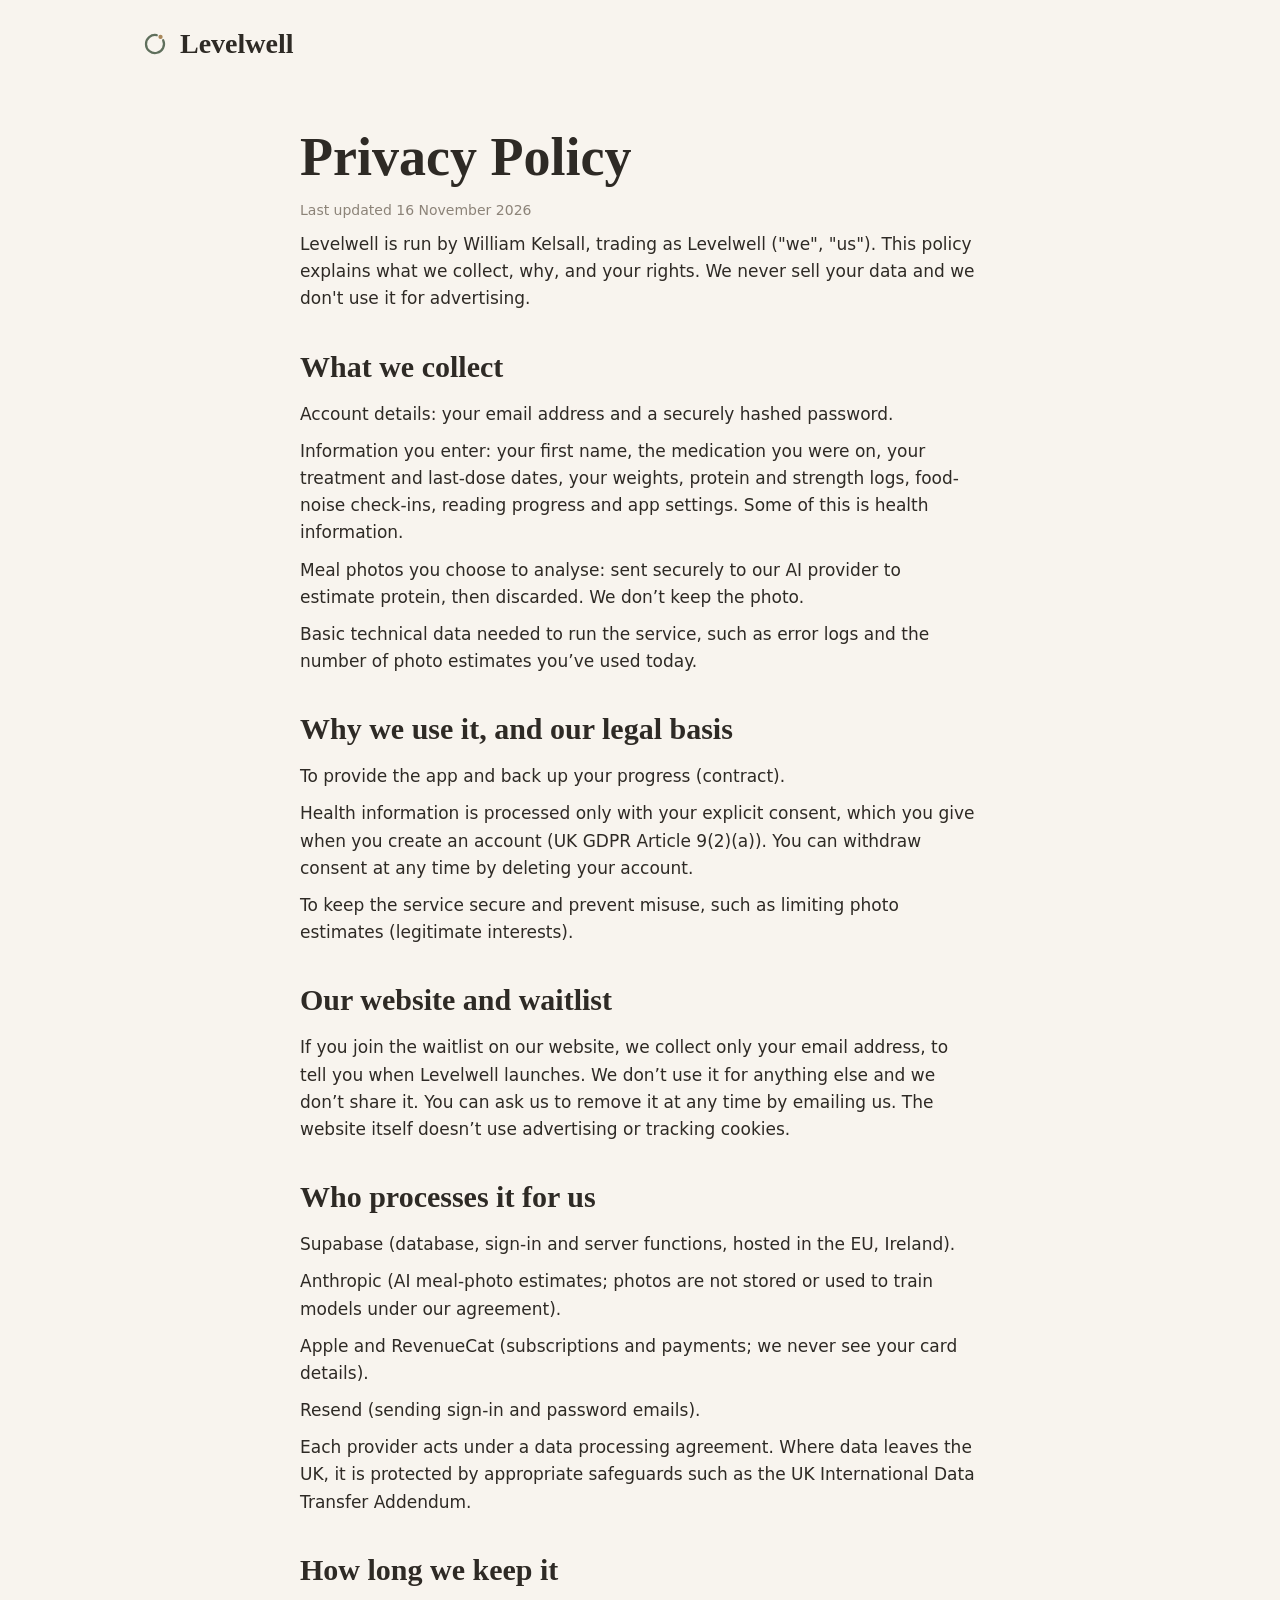
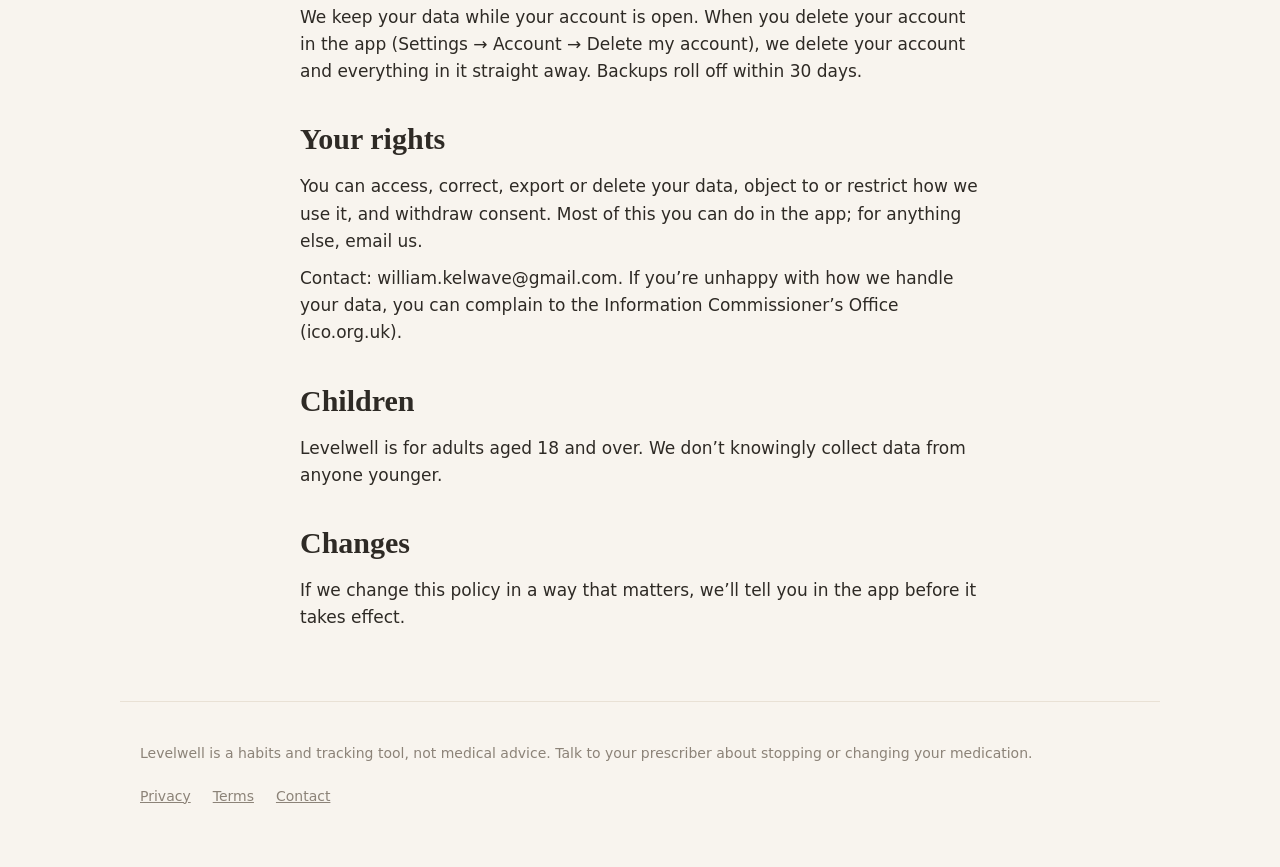
==== privacy.html @ 275b496e "Levelwell website: landing page, privacy policy, terms Co-Authored-By: Claude Sonnet 5.5 <noreply@an" ====
<!doctype html><html lang="en-GB"><head><meta charset="utf-8"><meta http-equiv="Content-Security-Policy" content="default-src 'none'; style-src 'self' https://fonts.googleapis.com; font-src https://fonts.gstatic.com; img-src 'self' data:; script-src 'self'; connect-src https://hlfuvnuicaoxpupukkrh.supabase.co; base-uri 'none'; form-action 'none'"><meta name="referrer" content="no-referrer"><meta name="viewport" content="width=device-width,initial-scale=1"><title>Privacy Policy · Levelwell</title><meta name="description" content="Privacy Policy for Levelwell"><link rel="icon" href="assets/favicon.png"><link rel="preconnect" href="https://fonts.googleapis.com"><link href="https://fonts.googleapis.com/css2?family=Cormorant+Garamond:ital,wght@0,500;0,600;1,500&display=swap" rel="stylesheet"><link rel="stylesheet" href="style.css"></head><body><header class="nav"><a class="brand" href="index.html"><img src="assets/mark.svg" alt="" width="30" height="30"><span>Levelwell</span></a></header><main class="doc"><h1>Privacy Policy</h1><p class="meta">Last updated 16 November 2026</p><p>Levelwell is run by William Kelsall, trading as Levelwell ("we", "us"). This policy explains what we collect, why, and your rights. We never sell your data and we don't use it for advertising.</p><h2>What we collect</h2><p>Account details: your email address and a securely hashed password.</p><p>Information you enter: your first name, the medication you were on, your treatment and last-dose dates, your weights, protein and strength logs, food-noise check-ins, reading progress and app settings. Some of this is health information.</p><p>Meal photos you choose to analyse: sent securely to our AI provider to estimate protein, then discarded. We don’t keep the photo.</p><p>Basic technical data needed to run the service, such as error logs and the number of photo estimates you’ve used today.</p><h2>Why we use it, and our legal basis</h2><p>To provide the app and back up your progress (contract).</p><p>Health information is processed only with your explicit consent, which you give when you create an account (UK GDPR Article 9(2)(a)). You can withdraw consent at any time by deleting your account.</p><p>To keep the service secure and prevent misuse, such as limiting photo estimates (legitimate interests).</p><h2>Our website and waitlist</h2><p>If you join the waitlist on our website, we collect only your email address, to tell you when Levelwell launches. We don’t use it for anything else and we don’t share it. You can ask us to remove it at any time by emailing us. The website itself doesn’t use advertising or tracking cookies.</p><h2>Who processes it for us</h2><p>Supabase (database, sign-in and server functions, hosted in the EU, Ireland).</p><p>Anthropic (AI meal-photo estimates; photos are not stored or used to train models under our agreement).</p><p>Apple and RevenueCat (subscriptions and payments; we never see your card details).</p><p>Resend (sending sign-in and password emails).</p><p>Each provider acts under a data processing agreement. Where data leaves the UK, it is protected by appropriate safeguards such as the UK International Data Transfer Addendum.</p><h2>How long we keep it</h2><p>We keep your data while your account is open. When you delete your account in the app (Settings → Account → Delete my account), we delete your account and everything in it straight away. Backups roll off within 30 days.</p><h2>Your rights</h2><p>You can access, correct, export or delete your data, object to or restrict how we use it, and withdraw consent. Most of this you can do in the app; for anything else, email us.</p><p>Contact: <span class="em" data-u="evawlek.mailliw" data-d="moc.liamg">(enable JavaScript to see our email address)</span>. If you’re unhappy with how we handle your data, you can complain to the Information Commissioner’s Office (ico.org.uk).</p><h2>Children</h2><p>Levelwell is for adults aged 18 and over. We don’t knowingly collect data from anyone younger.</p><h2>Changes</h2><p>If we change this policy in a way that matters, we’ll tell you in the app before it takes effect.</p></main><footer class="foot"><div>Levelwell is a habits and tracking tool, not medical advice. Talk to your prescriber about stopping or changing your medication.</div><div class="links"><a href="privacy.html">Privacy</a><a href="terms.html">Terms</a><a class="em" data-u="evawlek.mailliw" data-d="moc.liamg" href="#">Contact</a></div></footer><script src="app.js"></script></body></html>
---- style.css ----
:root{--ink:#2E2A25;--muted:#8C8378;--ivory:#F8F4EE;--sage:#5F6F5C;--sageSoft:#E9EDE3;--gold:#A8875A;--goldSoft:#F3EBDD;--card:#FFFDF9;--line:#E9E1D5}
@media (prefers-color-scheme:dark){:root{--ink:#F1ECE4;--muted:#A79E90;--ivory:#151A17;--sage:#8FA58B;--sageSoft:#1E2722;--gold:#C9A877;--goldSoft:#26221B;--card:#1B211D;--line:#2B332E}}
*{box-sizing:border-box;margin:0;padding:0}html{scroll-behavior:smooth}
body{background:var(--ivory);color:var(--ink);font:17px/1.6 -apple-system,system-ui,"Helvetica Neue",sans-serif;-webkit-font-smoothing:antialiased}
.serif,h1,h2,h3,.brand span{font-family:"Cormorant Garamond",Georgia,serif;font-variant-numeric:lining-nums}
a{color:var(--sage)}
.nav{max-width:1040px;margin:0 auto;padding:22px 20px}
.brand{display:inline-flex;align-items:center;gap:10px;text-decoration:none;color:var(--ink)}.brand span{font-size:28px;font-weight:600}
.wrap{max-width:1040px;margin:0 auto;padding:0 20px}
.hero{padding:40px 0 70px;display:grid;gap:36px;grid-template-columns:1.1fr .9fr;align-items:center}
.tag{display:inline-block;background:var(--sage);color:#FBF8F2;font-weight:700;letter-spacing:.14em;text-transform:uppercase;font-size:11.5px;border-radius:999px;padding:8px 16px}
h1{font-size:clamp(44px,7vw,76px);line-height:1.02;font-weight:600;margin:20px 0 14px}
h1 em{color:var(--gold);font-weight:500}
.lead{font-size:19px;color:var(--muted);max-width:520px}
form{display:flex;gap:10px;margin-top:28px;flex-wrap:wrap;max-width:520px}
input[type=email]{flex:1;min-width:220px;font:inherit;padding:16px 20px;border-radius:999px;border:1.5px solid var(--line);background:var(--card);color:var(--ink)}
input[type=email]:focus{outline:2px solid var(--sage);border-color:transparent}
button{font:inherit;font-weight:600;padding:16px 28px;border:0;border-radius:999px;background:var(--sage);color:#FBF8F2;cursor:pointer}
button:disabled{opacity:.6;cursor:default}
.note{font-size:14px;color:var(--muted);margin-top:12px;min-height:22px}.note.ok{color:var(--sage);font-weight:600}.note.err{color:#B4532A}
.hero img{width:100%;max-width:420px;justify-self:center;border-radius:28px;box-shadow:0 30px 60px rgba(46,42,37,.18)}
.band{background:var(--sageSoft);padding:70px 0}
.band h2,.sec h2{font-size:clamp(34px,5vw,50px);line-height:1.05;margin-bottom:34px;font-weight:600}
.grid{display:grid;gap:18px;grid-template-columns:repeat(auto-fit,minmax(240px,1fr))}
.card{background:var(--card);border:1px solid var(--line);border-radius:22px;padding:26px}
.card h3{font-size:28px;margin-bottom:8px;font-weight:600}.card p{color:var(--muted)}
.sec{padding:70px 0}
.phases{display:grid;gap:12px}
.phase{display:flex;justify-content:space-between;gap:16px;background:var(--card);border:1px solid var(--line);border-radius:18px;padding:16px 22px}
.phase.hot{background:var(--goldSoft)}.phase b{font-family:"Cormorant Garamond",Georgia,serif;font-size:26px;font-weight:600}.phase span{color:var(--muted)}
.foot{max-width:1040px;margin:0 auto;padding:40px 20px 60px;color:var(--muted);font-size:14px;display:flex;justify-content:space-between;gap:20px;flex-wrap:wrap;border-top:1px solid var(--line)}
.foot .links{display:flex;gap:22px}.foot a{color:var(--muted)}
.doc{max-width:720px;margin:0 auto;padding:20px 20px 60px}.doc h1{font-size:54px}.doc h2{font-size:30px;margin:30px 0 8px}.doc p{margin:10px 0}.doc .meta{color:var(--muted);font-size:14px}
@media(max-width:820px){.hero{grid-template-columns:1fr}.hero img{max-width:320px}}

.hp{position:absolute;left:-9999px;width:1px;height:1px;opacity:0}
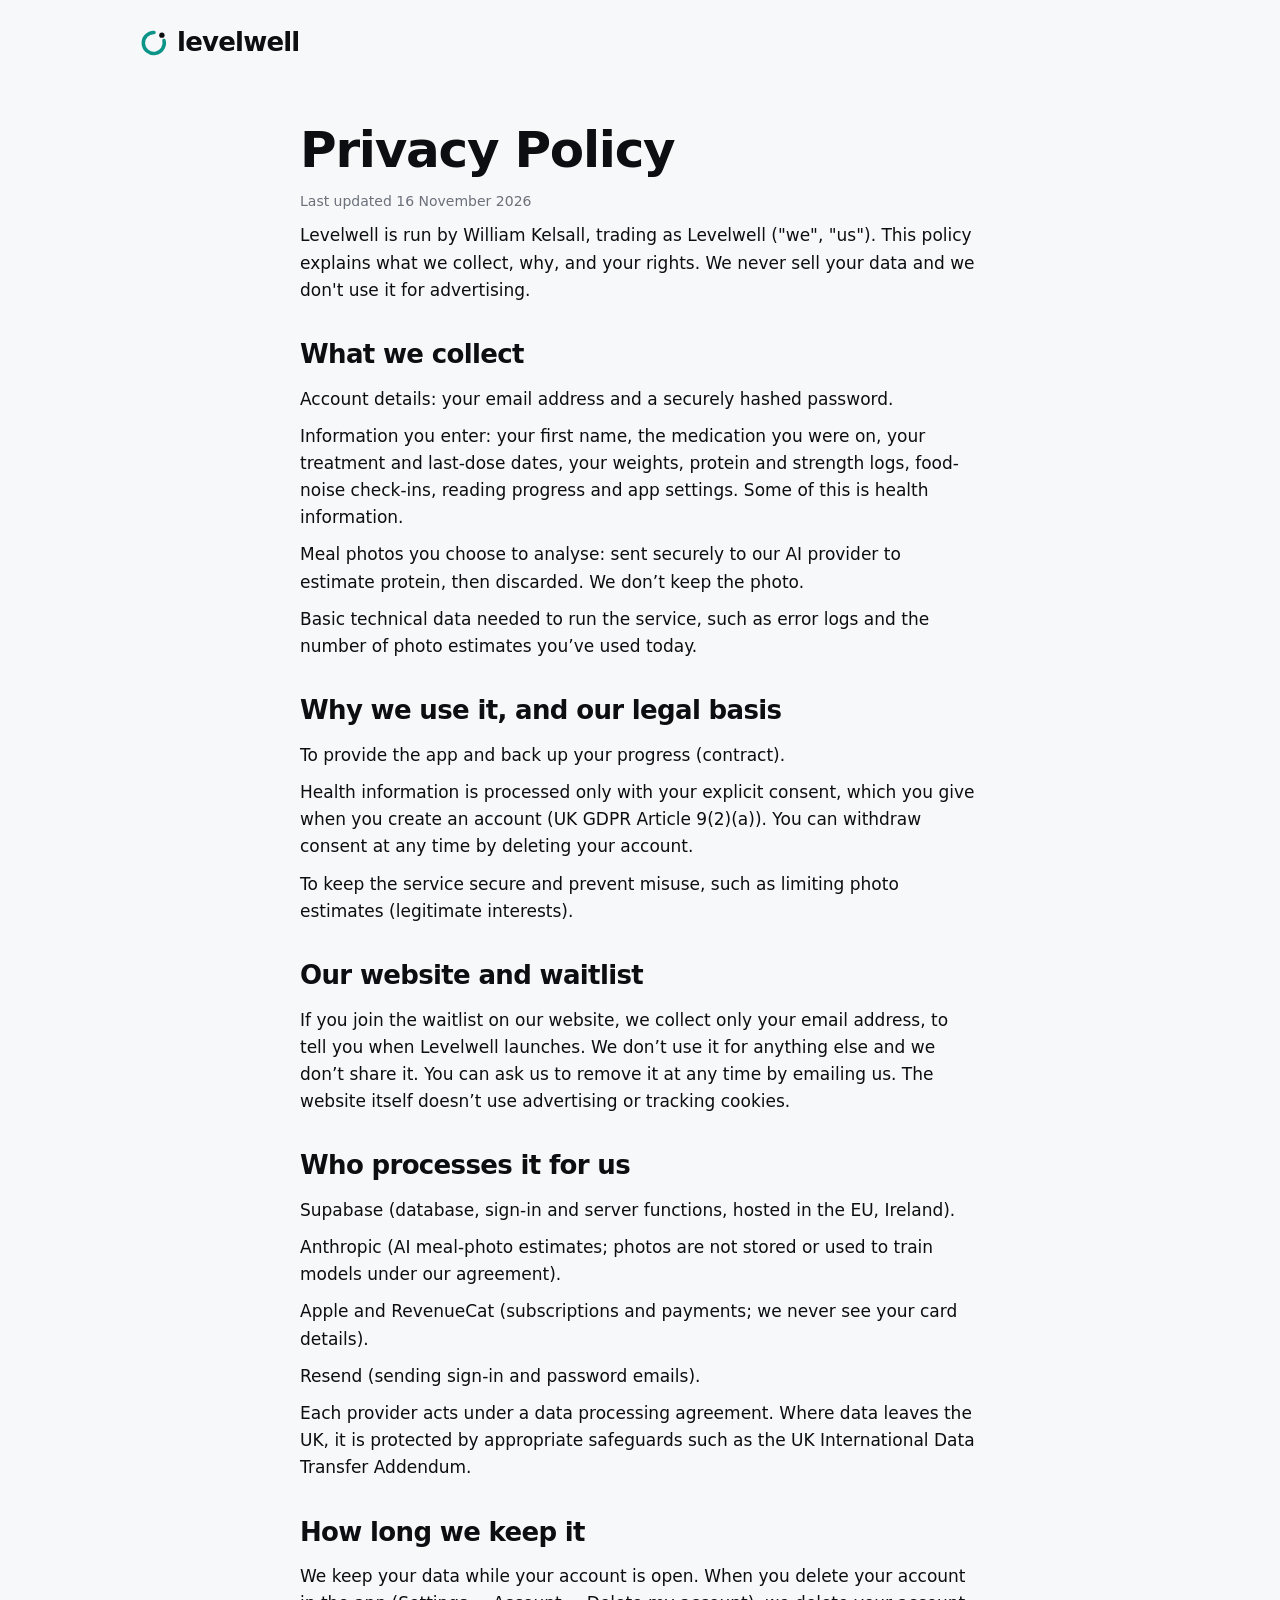
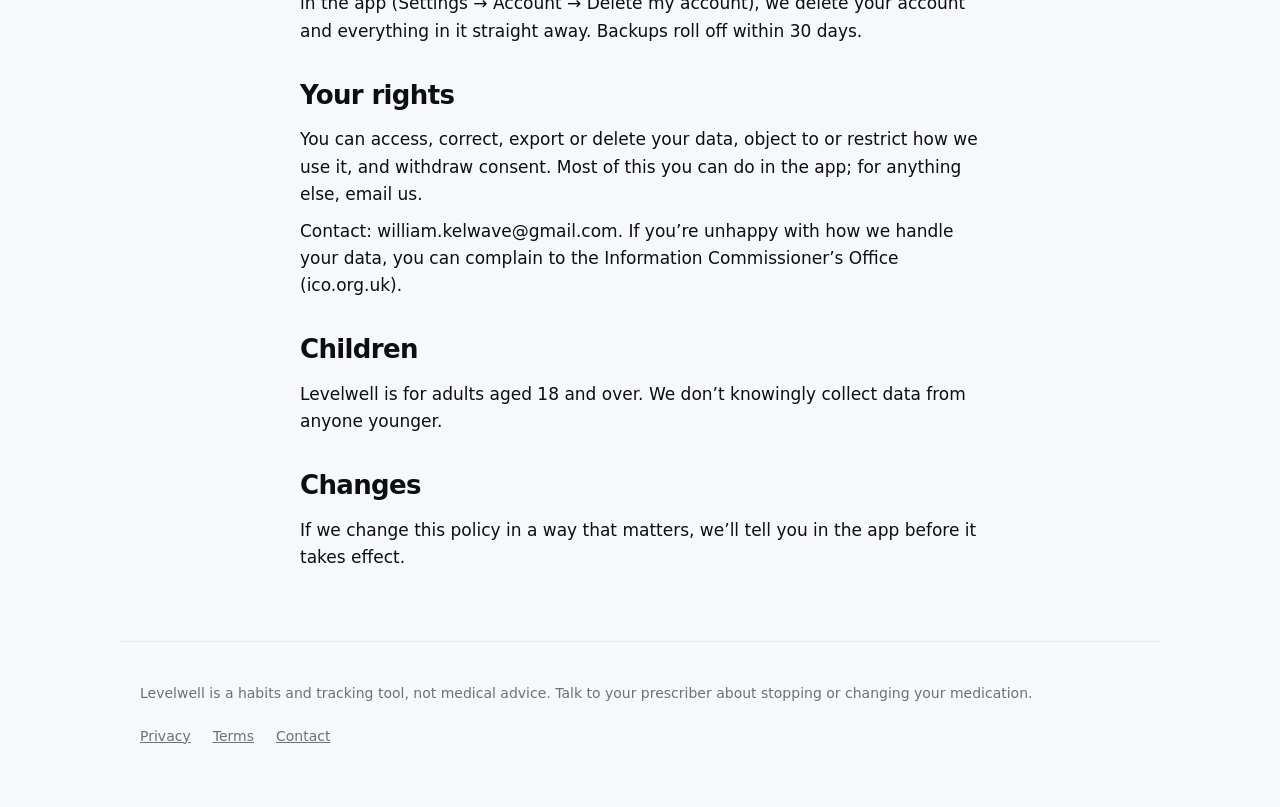
==== commit 3637e4b4: "Restyle to the new Levelwell brand: white, ink and teal, Archivo + IBM Plex Sans New mark and favico" ====
--- a/privacy.html
+++ b/privacy.html
@@ -1 +1 @@
-<!doctype html><html lang="en-GB"><head><meta charset="utf-8"><meta http-equiv="Content-Security-Policy" content="default-src 'none'; style-src 'self' https://fonts.googleapis.com; font-src https://fonts.gstatic.com; img-src 'self' data:; script-src 'self'; connect-src https://hlfuvnuicaoxpupukkrh.supabase.co; base-uri 'none'; form-action 'none'"><meta name="referrer" content="no-referrer"><meta name="viewport" content="width=device-width,initial-scale=1"><title>Privacy Policy · Levelwell</title><meta name="description" content="Privacy Policy for Levelwell"><link rel="icon" href="assets/favicon.png"><link rel="preconnect" href="https://fonts.googleapis.com"><link href="https://fonts.googleapis.com/css2?family=Cormorant+Garamond:ital,wght@0,500;0,600;1,500&display=swap" rel="stylesheet"><link rel="stylesheet" href="style.css"></head><body><header class="nav"><a class="brand" href="index.html"><img src="assets/mark.svg" alt="" width="30" height="30"><span>Levelwell</span></a></header><main class="doc"><h1>Privacy Policy</h1><p class="meta">Last updated 16 November 2026</p><p>Levelwell is run by William Kelsall, trading as Levelwell ("we", "us"). This policy explains what we collect, why, and your rights. We never sell your data and we don't use it for advertising.</p><h2>What we collect</h2><p>Account details: your email address and a securely hashed password.</p><p>Information you enter: your first name, the medication you were on, your treatment and last-dose dates, your weights, protein and strength logs, food-noise check-ins, reading progress and app settings. Some of this is health information.</p><p>Meal photos you choose to analyse: sent securely to our AI provider to estimate protein, then discarded. We don’t keep the photo.</p><p>Basic technical data needed to run the service, such as error logs and the number of photo estimates you’ve used today.</p><h2>Why we use it, and our legal basis</h2><p>To provide the app and back up your progress (contract).</p><p>Health information is processed only with your explicit consent, which you give when you create an account (UK GDPR Article 9(2)(a)). You can withdraw consent at any time by deleting your account.</p><p>To keep the service secure and prevent misuse, such as limiting photo estimates (legitimate interests).</p><h2>Our website and waitlist</h2><p>If you join the waitlist on our website, we collect only your email address, to tell you when Levelwell launches. We don’t use it for anything else and we don’t share it. You can ask us to remove it at any time by emailing us. The website itself doesn’t use advertising or tracking cookies.</p><h2>Who processes it for us</h2><p>Supabase (database, sign-in and server functions, hosted in the EU, Ireland).</p><p>Anthropic (AI meal-photo estimates; photos are not stored or used to train models under our agreement).</p><p>Apple and RevenueCat (subscriptions and payments; we never see your card details).</p><p>Resend (sending sign-in and password emails).</p><p>Each provider acts under a data processing agreement. Where data leaves the UK, it is protected by appropriate safeguards such as the UK International Data Transfer Addendum.</p><h2>How long we keep it</h2><p>We keep your data while your account is open. When you delete your account in the app (Settings → Account → Delete my account), we delete your account and everything in it straight away. Backups roll off within 30 days.</p><h2>Your rights</h2><p>You can access, correct, export or delete your data, object to or restrict how we use it, and withdraw consent. Most of this you can do in the app; for anything else, email us.</p><p>Contact: <span class="em" data-u="evawlek.mailliw" data-d="moc.liamg">(enable JavaScript to see our email address)</span>. If you’re unhappy with how we handle your data, you can complain to the Information Commissioner’s Office (ico.org.uk).</p><h2>Children</h2><p>Levelwell is for adults aged 18 and over. We don’t knowingly collect data from anyone younger.</p><h2>Changes</h2><p>If we change this policy in a way that matters, we’ll tell you in the app before it takes effect.</p></main><footer class="foot"><div>Levelwell is a habits and tracking tool, not medical advice. Talk to your prescriber about stopping or changing your medication.</div><div class="links"><a href="privacy.html">Privacy</a><a href="terms.html">Terms</a><a class="em" data-u="evawlek.mailliw" data-d="moc.liamg" href="#">Contact</a></div></footer><script src="app.js"></script></body></html>+<!doctype html><html lang="en-GB"><head><meta charset="utf-8"><meta http-equiv="Content-Security-Policy" content="default-src 'none'; style-src 'self' https://fonts.googleapis.com; font-src https://fonts.gstatic.com; img-src 'self' data:; script-src 'self'; connect-src https://hlfuvnuicaoxpupukkrh.supabase.co; base-uri 'none'; form-action 'none'"><meta name="referrer" content="no-referrer"><meta name="viewport" content="width=device-width,initial-scale=1"><title>Privacy Policy · Levelwell</title><meta name="description" content="Privacy Policy for Levelwell"><link rel="icon" href="assets/favicon.png"><link rel="preconnect" href="https://fonts.googleapis.com"><link href="https://fonts.googleapis.com/css2?family=Archivo:wght@600;700&family=IBM+Plex+Sans:wght@400;500;600&display=swap" rel="stylesheet"><link rel="stylesheet" href="style.css"></head><body><header class="nav"><a class="brand" href="index.html"><img src="assets/mark.svg" alt="" width="28" height="28"><span>levelwell</span></a></header><main class="doc"><h1>Privacy Policy</h1><p class="meta">Last updated 16 November 2026</p><p>Levelwell is run by William Kelsall, trading as Levelwell ("we", "us"). This policy explains what we collect, why, and your rights. We never sell your data and we don't use it for advertising.</p><h2>What we collect</h2><p>Account details: your email address and a securely hashed password.</p><p>Information you enter: your first name, the medication you were on, your treatment and last-dose dates, your weights, protein and strength logs, food-noise check-ins, reading progress and app settings. Some of this is health information.</p><p>Meal photos you choose to analyse: sent securely to our AI provider to estimate protein, then discarded. We don’t keep the photo.</p><p>Basic technical data needed to run the service, such as error logs and the number of photo estimates you’ve used today.</p><h2>Why we use it, and our legal basis</h2><p>To provide the app and back up your progress (contract).</p><p>Health information is processed only with your explicit consent, which you give when you create an account (UK GDPR Article 9(2)(a)). You can withdraw consent at any time by deleting your account.</p><p>To keep the service secure and prevent misuse, such as limiting photo estimates (legitimate interests).</p><h2>Our website and waitlist</h2><p>If you join the waitlist on our website, we collect only your email address, to tell you when Levelwell launches. We don’t use it for anything else and we don’t share it. You can ask us to remove it at any time by emailing us. The website itself doesn’t use advertising or tracking cookies.</p><h2>Who processes it for us</h2><p>Supabase (database, sign-in and server functions, hosted in the EU, Ireland).</p><p>Anthropic (AI meal-photo estimates; photos are not stored or used to train models under our agreement).</p><p>Apple and RevenueCat (subscriptions and payments; we never see your card details).</p><p>Resend (sending sign-in and password emails).</p><p>Each provider acts under a data processing agreement. Where data leaves the UK, it is protected by appropriate safeguards such as the UK International Data Transfer Addendum.</p><h2>How long we keep it</h2><p>We keep your data while your account is open. When you delete your account in the app (Settings → Account → Delete my account), we delete your account and everything in it straight away. Backups roll off within 30 days.</p><h2>Your rights</h2><p>You can access, correct, export or delete your data, object to or restrict how we use it, and withdraw consent. Most of this you can do in the app; for anything else, email us.</p><p>Contact: <span class="em" data-u="evawlek.mailliw" data-d="moc.liamg">(enable JavaScript to see our email address)</span>. If you’re unhappy with how we handle your data, you can complain to the Information Commissioner’s Office (ico.org.uk).</p><h2>Children</h2><p>Levelwell is for adults aged 18 and over. We don’t knowingly collect data from anyone younger.</p><h2>Changes</h2><p>If we change this policy in a way that matters, we’ll tell you in the app before it takes effect.</p></main><footer class="foot"><div>Levelwell is a habits and tracking tool, not medical advice. Talk to your prescriber about stopping or changing your medication.</div><div class="links"><a href="privacy.html">Privacy</a><a href="terms.html">Terms</a><a class="em" data-u="evawlek.mailliw" data-d="moc.liamg" href="#">Contact</a></div></footer><script src="app.js"></script></body></html>
--- a/style.css
+++ b/style.css
@@ -1,36 +1,37 @@
-:root{--ink:#2E2A25;--muted:#8C8378;--ivory:#F8F4EE;--sage:#5F6F5C;--sageSoft:#E9EDE3;--gold:#A8875A;--goldSoft:#F3EBDD;--card:#FFFDF9;--line:#E9E1D5}
-@media (prefers-color-scheme:dark){:root{--ink:#F1ECE4;--muted:#A79E90;--ivory:#151A17;--sage:#8FA58B;--sageSoft:#1E2722;--gold:#C9A877;--goldSoft:#26221B;--card:#1B211D;--line:#2B332E}}
+:root{--ink:#0D0E11;--muted:#6B7079;--bg:#F7F8FA;--teal:#0D9488;--tealDark:#0B7A70;--tealSoft:#E0F4F1;--card:#FFFFFF;--line:#E8EAEE;--wash:#F1F2F5;--shadow:0 1px 2px rgba(16,18,24,.04),0 10px 24px -8px rgba(16,18,24,.10),0 34px 70px -24px rgba(16,18,24,.14)}
+:root{color-scheme:light}
 *{box-sizing:border-box;margin:0;padding:0}html{scroll-behavior:smooth}
-body{background:var(--ivory);color:var(--ink);font:17px/1.6 -apple-system,system-ui,"Helvetica Neue",sans-serif;-webkit-font-smoothing:antialiased}
-.serif,h1,h2,h3,.brand span{font-family:"Cormorant Garamond",Georgia,serif;font-variant-numeric:lining-nums}
-a{color:var(--sage)}
+body{background:var(--bg);color:var(--ink);font:17px/1.6 "IBM Plex Sans",-apple-system,system-ui,"Helvetica Neue",sans-serif;-webkit-font-smoothing:antialiased}
+h1,h2,h3,.brand span{font-family:Archivo,"IBM Plex Sans",system-ui,sans-serif;font-variant-numeric:tabular-nums;letter-spacing:-.025em}
+a{color:var(--teal)}
 .nav{max-width:1040px;margin:0 auto;padding:22px 20px}
-.brand{display:inline-flex;align-items:center;gap:10px;text-decoration:none;color:var(--ink)}.brand span{font-size:28px;font-weight:600}
+.brand{display:inline-flex;align-items:center;gap:9px;text-decoration:none;color:var(--ink)}.brand span{font-size:26px;font-weight:700;letter-spacing:-.03em}
 .wrap{max-width:1040px;margin:0 auto;padding:0 20px}
-.hero{padding:40px 0 70px;display:grid;gap:36px;grid-template-columns:1.1fr .9fr;align-items:center}
-.tag{display:inline-block;background:var(--sage);color:#FBF8F2;font-weight:700;letter-spacing:.14em;text-transform:uppercase;font-size:11.5px;border-radius:999px;padding:8px 16px}
-h1{font-size:clamp(44px,7vw,76px);line-height:1.02;font-weight:600;margin:20px 0 14px}
-h1 em{color:var(--gold);font-weight:500}
+.hero{padding:16px 20px 60px;display:grid;gap:36px;grid-template-columns:1.1fr .9fr;align-items:center}
+.tag{display:inline-block;background:var(--tealSoft);color:var(--tealDark);font-weight:600;letter-spacing:.12em;text-transform:uppercase;font-size:11.5px;border-radius:999px;padding:8px 16px}
+h1{font-size:clamp(42px,6vw,66px);line-height:1.02;font-weight:700;margin:18px 0 14px}
+h1 em{color:var(--teal);font-style:normal}
 .lead{font-size:19px;color:var(--muted);max-width:520px}
 form{display:flex;gap:10px;margin-top:28px;flex-wrap:wrap;max-width:520px}
 input[type=email]{flex:1;min-width:220px;font:inherit;padding:16px 20px;border-radius:999px;border:1.5px solid var(--line);background:var(--card);color:var(--ink)}
-input[type=email]:focus{outline:2px solid var(--sage);border-color:transparent}
-button{font:inherit;font-weight:600;padding:16px 28px;border:0;border-radius:999px;background:var(--sage);color:#FBF8F2;cursor:pointer}
+input[type=email]:focus{outline:2px solid var(--teal);border-color:transparent}
+button{font:inherit;font-weight:600;padding:16px 28px;border:0;border-radius:999px;background:var(--teal);color:#fff;cursor:pointer;box-shadow:0 10px 24px -10px rgba(13,148,136,.7)}
+button:hover{background:var(--tealDark)}
 button:disabled{opacity:.6;cursor:default}
-.note{font-size:14px;color:var(--muted);margin-top:12px;min-height:22px}.note.ok{color:var(--sage);font-weight:600}.note.err{color:#B4532A}
-.hero img{width:100%;max-width:420px;justify-self:center;border-radius:28px;box-shadow:0 30px 60px rgba(46,42,37,.18)}
-.band{background:var(--sageSoft);padding:70px 0}
-.band h2,.sec h2{font-size:clamp(34px,5vw,50px);line-height:1.05;margin-bottom:34px;font-weight:600}
+.note{font-size:14px;color:var(--muted);margin-top:12px;min-height:22px}.note.ok{color:var(--teal);font-weight:600}.note.err{color:#D14343}
+.hero img{width:100%;max-width:380px;height:auto;justify-self:center}
+.band{background:var(--wash);padding:70px 0}
+.band h2,.sec h2{font-size:clamp(34px,5vw,50px);line-height:1.05;margin-bottom:34px;font-weight:700}
 .grid{display:grid;gap:18px;grid-template-columns:repeat(auto-fit,minmax(240px,1fr))}
-.card{background:var(--card);border:1px solid var(--line);border-radius:22px;padding:26px}
-.card h3{font-size:28px;margin-bottom:8px;font-weight:600}.card p{color:var(--muted)}
+.card{background:var(--card);border:1px solid var(--line);border-radius:24px;padding:26px;box-shadow:var(--shadow)}
+.card h3{font-size:24px;margin-bottom:8px;font-weight:700}.card p{color:var(--muted)}
 .sec{padding:70px 0}
 .phases{display:grid;gap:12px}
-.phase{display:flex;justify-content:space-between;gap:16px;background:var(--card);border:1px solid var(--line);border-radius:18px;padding:16px 22px}
-.phase.hot{background:var(--goldSoft)}.phase b{font-family:"Cormorant Garamond",Georgia,serif;font-size:26px;font-weight:600}.phase span{color:var(--muted)}
+.phase{display:flex;justify-content:space-between;align-items:center;gap:16px;background:var(--card);border:1px solid var(--line);border-radius:18px;padding:16px 22px}
+.phase.hot{background:var(--tealSoft);border-color:transparent}.phase b{font-family:Archivo,system-ui,sans-serif;font-size:22px;font-weight:700;letter-spacing:-.02em}.phase span{color:var(--muted)}
 .foot{max-width:1040px;margin:0 auto;padding:40px 20px 60px;color:var(--muted);font-size:14px;display:flex;justify-content:space-between;gap:20px;flex-wrap:wrap;border-top:1px solid var(--line)}
 .foot .links{display:flex;gap:22px}.foot a{color:var(--muted)}
-.doc{max-width:720px;margin:0 auto;padding:20px 20px 60px}.doc h1{font-size:54px}.doc h2{font-size:30px;margin:30px 0 8px}.doc p{margin:10px 0}.doc .meta{color:var(--muted);font-size:14px}
-@media(max-width:820px){.hero{grid-template-columns:1fr}.hero img{max-width:320px}}
+.doc{max-width:720px;margin:0 auto;padding:20px 20px 60px}.doc h1{font-size:50px}.doc h2{font-size:26px;margin:30px 0 8px}.doc p{margin:10px 0}.doc .meta{color:var(--muted);font-size:14px}
+@media(max-width:820px){.hero{grid-template-columns:1fr}.hero img{max-width:340px}}
 
 .hp{position:absolute;left:-9999px;width:1px;height:1px;opacity:0}
